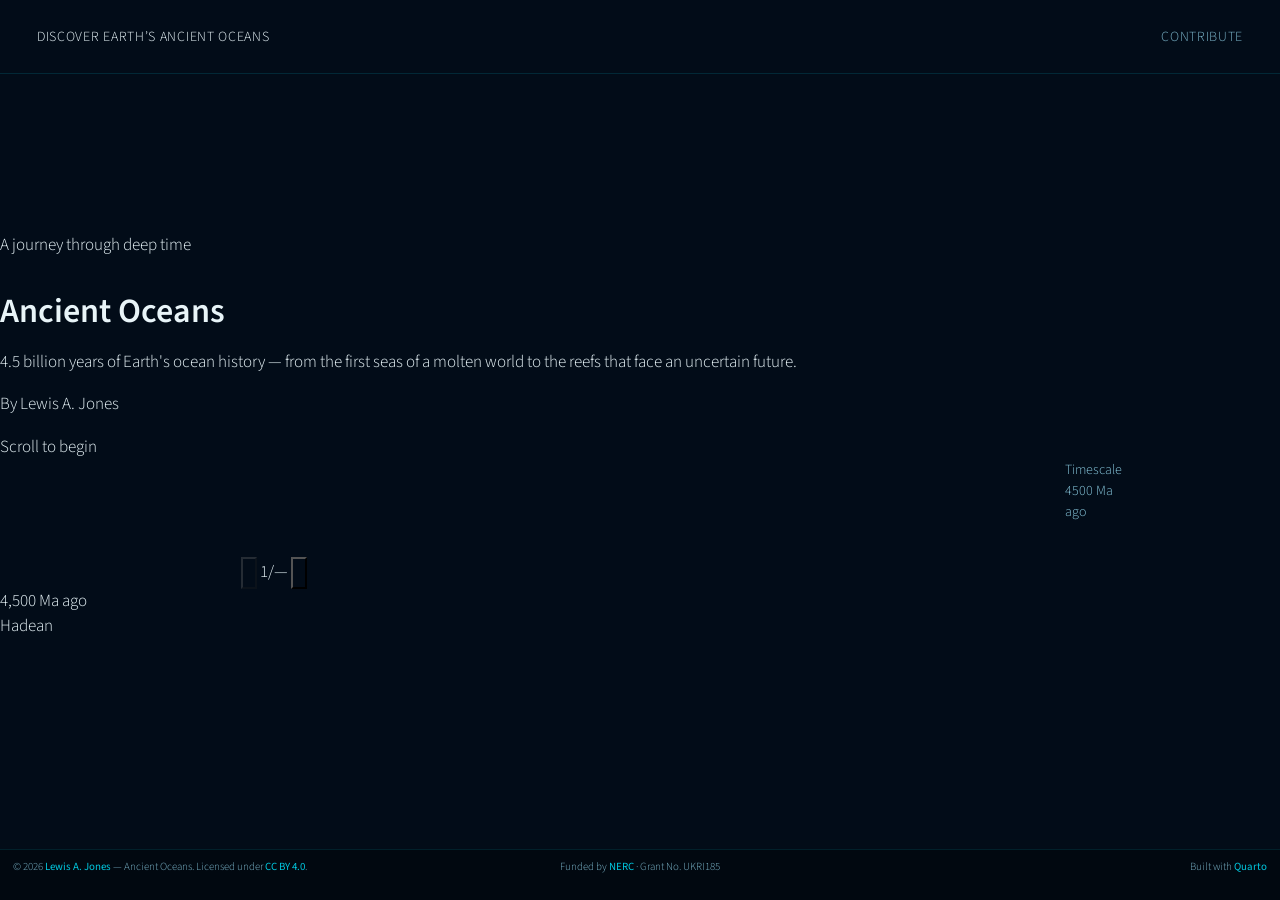
==== index.html @ fb4a4efc "Built site for gh-pages" ====
<!DOCTYPE html>
<html xmlns="http://www.w3.org/1999/xhtml" lang="en" xml:lang="en"><head>

<meta charset="utf-8">
<meta name="generator" content="quarto-1.10.18">

<meta name="viewport" content="width=device-width, initial-scale=1.0, user-scalable=yes">

<meta name="author" content="Lewis A. Jones">
<meta name="description" content="4.5 billion years of Earth’s ocean history">

<title>Ancient Oceans</title>
<style>
/* Default styles provided by pandoc.
** See https://pandoc.org/MANUAL.html#variables-for-html for config info.
*/
span.smallcaps{font-variant: small-caps;}
div.columns{display: flex; gap: 1.5em;}
div.column{flex: auto;}
@media screen {
div.columns{gap: min(4vw, 1.5em);}
div.column{overflow-x: auto;}
}
div.hanging-indent{margin-left: 1.5em; text-indent: -1.5em;}
ul.task-list{list-style: none;}
ul.task-list li input[type="checkbox"] {
  width: 0.8em;
  margin: 0 0.8em 0.2em -1em; /* quarto-specific, see https://github.com/quarto-dev/quarto-cli/issues/4556 */ 
  vertical-align: middle;
}
</style>


<script src="site_libs/quarto-nav/quarto-nav.js"></script>
<script src="site_libs/quarto-nav/headroom.min.js"></script>
<script src="site_libs/clipboard/clipboard.min.js"></script>
<script src="site_libs/quarto-search/autocomplete.umd.js"></script>
<script src="site_libs/quarto-search/fuse.min.js"></script>
<script src="site_libs/quarto-search/quarto-search.js"></script>
<meta name="quarto:offset" content="./">
<script src="site_libs/quarto-html/quarto.js" type="module"></script>
<script src="site_libs/quarto-html/tabsets/tabsets.js" type="module"></script>
<script src="site_libs/quarto-html/popper.min.js"></script>
<script src="site_libs/quarto-html/tippy.umd.min.js"></script>
<script src="site_libs/quarto-html/anchor.min.js"></script>
<link href="site_libs/quarto-html/tippy.css" rel="stylesheet">
<link href="site_libs/quarto-html/quarto-syntax-highlighting-dark-b85bc7c33db8c58e0ec93c3465666fed.css" rel="stylesheet" id="quarto-text-highlighting-styles">
<script src="site_libs/bootstrap/bootstrap.min.js"></script>
<link href="site_libs/bootstrap/bootstrap-icons.css" rel="stylesheet">
<link href="site_libs/bootstrap/bootstrap-dac6ac6c1703d2c5b0dc7ccef6b4e1b1.min.css" rel="stylesheet" append-hash="true" id="quarto-bootstrap" data-mode="dark">
<script id="quarto-search-options" type="application/json">{
  "location": "navbar",
  "copy-button": false,
  "collapse-after": 3,
  "panel-placement": "end",
  "type": "overlay",
  "limit": 50,
  "keyboard-shortcut": [
    "f",
    "/",
    "s"
  ],
  "show-item-context": false,
  "language": {
    "search-no-results-text": "No results",
    "search-matching-documents-text": "matching documents",
    "search-copy-link-title": "Copy link to search",
    "search-hide-matches-text": "Hide additional matches",
    "search-more-match-text": "more match in this document",
    "search-more-matches-text": "more matches in this document",
    "search-clear-button-title": "Clear",
    "search-text-placeholder": "",
    "search-detached-cancel-button-title": "Cancel",
    "search-submit-button-title": "Submit",
    "search-label": "Search"
  }
}</script>


<link rel="stylesheet" href="css/styles.css">
</head>

<body class="nav-fixed fullcontent quarto-light">

<div id="quarto-search-results"></div>
  <header id="quarto-header" class="headroom fixed-top">
    <nav class="navbar navbar-expand-lg " data-bs-theme="dark">
      <div class="navbar-container container-fluid">
          <button class="navbar-toggler" type="button" data-bs-toggle="collapse" data-bs-target="#navbarCollapse" aria-controls="navbarCollapse" role="menu" aria-expanded="false" aria-label="Toggle navigation" onclick="if (window.quartoToggleHeadroom) { window.quartoToggleHeadroom(); }">
  <span class="navbar-toggler-icon"></span>
</button>
          <div class="collapse navbar-collapse" id="navbarCollapse">
            <ul class="navbar-nav navbar-nav-scroll me-auto">
  <li class="nav-item">
    <a class="nav-link active" href="./index.html" aria-current="page"> 
<span class="menu-text">Discover Earth’s Ancient Oceans</span></a>
  </li>  
</ul>
            <ul class="navbar-nav navbar-nav-scroll ms-auto">
  <li class="nav-item">
    <a class="nav-link" href="./contribute/index.html"> 
<span class="menu-text">Contribute</span></a>
  </li>  
</ul>
          </div> <!-- /navcollapse -->
            <div class="quarto-navbar-tools">
</div>
      </div> <!-- /container-fluid -->
    </nav>
</header>
<!-- content -->
<div id="quarto-content" class="quarto-container page-columns page-rows-contents page-layout-article page-navbar">
<!-- sidebar -->
<!-- margin-sidebar -->
    
<!-- main -->
<main class="content page-columns page-full" id="quarto-document-content">

<header id="title-block-header" class="quarto-title-block default">
<div class="quarto-title">
<h1 class="title">Ancient Oceans</h1>
</div>

<div>
  <div class="description">
    4.5 billion years of Earth’s ocean history
  </div>
</div>


<div class="quarto-title-meta">

    <div>
    <div class="quarto-title-meta-heading">Author</div>
    <div class="quarto-title-meta-contents">
             <p><a href="https://lewisajones.com">Lewis A. Jones</a> <a href="https://orcid.org/0000-0003-3902-8986" class="quarto-title-author-orcid" aria-label="ORCID profile for Lewis A. Jones"> <img alt="" src="[data-uri]"></a></p>
          </div>
  </div>
    
  
    
  </div>
  


</header>


<div id="hero">
  <canvas id="hc"></canvas>
  <div class="hcontent">
    <p class="eyebrow">A journey through deep time</p>
    <h1 class="htitle">Ancient Oceans</h1>
    <p class="hsub">4.5 billion years of Earth's ocean history — from the first seas of a molten world to the reefs that face an uncertain future.</p>
    <p class="hauthors">By Lewis A. Jones</p>
  </div>
  <div class="scue" id="scue"><span>Scroll to begin</span><div class="sarr"></div></div>
</div>

<div id="tlc" class="page-columns page-full">
  <aside id="gsb" aria-label="Geological timescale">
    <div class="sbh">Timescale</div>
    <div id="gtd"></div>
    <div class="sbf">
      <span class="mv" id="sbmv">4500</span>
      <span class="ml" id="sbml">Ma ago</span>
    </div>
  </aside>
  <main id="evcol" role="main" aria-label="Ocean events through geological time"></main>
  <nav id="evnav" aria-label="Navigate between events">
    <button class="nb" id="nprev" disabled="" aria-label="Previous event">
      <svg viewbox="0 0 24 24"><polyline points="18 15 12 9 6 15"></polyline></svg>
    </button>
    <span class="nct" id="nct">1/—</span>
    <button class="nb" id="nnext" aria-label="Next event">
      <svg viewbox="0 0 24 24"><polyline points="6 9 12 15 18 9"></polyline></svg>
    </button>
  </nav>
</div>

<div id="tdl" class="hid" aria-hidden="true">
  <div class="dlc"></div>
  <div class="dli"></div>
  <div class="dlc"></div>
</div>

<div id="ftw" class="hid" role="status" aria-live="polite">
  <div class="tpill">
    <span class="tv" id="ftv">4,500</span>
    <span class="tu" id="ftu">Ma ago</span>
  </div>
  <span class="tpn" id="ftpn">Hadean</span>
</div>

<script src="js/timescale.js"></script>
<script src="js/events.js"></script>
<script src="js/main.js"></script>



</main> <!-- /main -->
<script id="quarto-html-after-body" type="application/javascript">
  window.document.addEventListener("DOMContentLoaded", function (event) {
    const icon = "";
    const anchorJS = new window.AnchorJS();
    anchorJS.options = {
      placement: 'right',
      icon: icon
    };
    anchorJS.add('.anchored');
    const isCodeAnnotation = (el) => {
      for (const clz of el.classList) {
        if (clz.startsWith('code-annotation-')) {                     
          return true;
        }
      }
      return false;
    }
    const onCopySuccess = function(e) {
      // button target
      const button = e.trigger;
      // don't keep focus
      button.blur();
      // flash "checked"
      button.classList.add('code-copy-button-checked');
      var currentTitle = button.getAttribute("title");
      button.setAttribute("title", "Copied!");
      let tooltip;
      if (window.bootstrap) {
        button.setAttribute("data-bs-toggle", "tooltip");
        button.setAttribute("data-bs-placement", "left");
        button.setAttribute("data-bs-title", "Copied!");
        tooltip = new bootstrap.Tooltip(button, 
          { trigger: "manual", 
            customClass: "code-copy-button-tooltip",
            offset: [0, -8]});
        tooltip.show();    
      }
      setTimeout(function() {
        if (tooltip) {
          tooltip.hide();
          button.removeAttribute("data-bs-title");
          button.removeAttribute("data-bs-toggle");
          button.removeAttribute("data-bs-placement");
        }
        button.setAttribute("title", currentTitle);
        button.classList.remove('code-copy-button-checked');
      }, 1000);
      // clear code selection
      e.clearSelection();
    }
    const getTextToCopy = function(trigger) {
      const outerScaffold = trigger.parentElement.cloneNode(true);
      const codeEl = outerScaffold.querySelector('code');
      for (const childEl of codeEl.children) {
        if (isCodeAnnotation(childEl)) {
          childEl.remove();
        }
      }
      return codeEl.innerText;
    }
    const clipboard = new window.ClipboardJS('.code-copy-button:not([data-in-quarto-modal])', {
      text: getTextToCopy
    });
    clipboard.on('success', onCopySuccess);
    if (window.document.getElementById('quarto-embedded-source-code-modal')) {
      const clipboardModal = new window.ClipboardJS('.code-copy-button[data-in-quarto-modal]', {
        text: getTextToCopy,
        container: window.document.getElementById('quarto-embedded-source-code-modal')
      });
      clipboardModal.on('success', onCopySuccess);
    }
      var localhostRegex = new RegExp(/^(?:http|https):\/\/localhost\:?[0-9]*\//);
      var mailtoRegex = new RegExp(/^mailto:/);
        var filterRegex = new RegExp("https:\/\/discover\.ancientoceans\.org");
      var isInternal = (href) => {
          return filterRegex.test(href) || localhostRegex.test(href) || mailtoRegex.test(href);
      }
      // Inspect non-navigation links and adorn them if external
     var links = window.document.querySelectorAll('a[href]:not(.nav-link):not(.navbar-brand):not(.toc-action):not(.sidebar-link):not(.sidebar-item-toggle):not(.pagination-link):not(.no-external):not([aria-hidden]):not(.dropdown-item):not(.quarto-navigation-tool):not(.about-link)');
      for (var i=0; i<links.length; i++) {
        const link = links[i];
        if (!isInternal(link.href)) {
          // undo the damage that might have been done by quarto-nav.js in the case of
          // links that we want to consider external
          if (link.dataset.originalHref !== undefined) {
            link.href = link.dataset.originalHref;
          }
        }
      }
    function tippyHover(el, contentFn, onTriggerFn, onUntriggerFn) {
      const config = {
        allowHTML: true,
        maxWidth: 500,
        delay: 100,
        arrow: false,
        appendTo: function(el) {
            return el.parentElement;
        },
        interactive: true,
        interactiveBorder: 10,
        theme: 'quarto',
        placement: 'bottom-start',
      };
      if (contentFn) {
        config.content = contentFn;
      }
      if (onTriggerFn) {
        config.onTrigger = onTriggerFn;
      }
      if (onUntriggerFn) {
        config.onUntrigger = onUntriggerFn;
      }
      window.tippy(el, config); 
    }
    const noterefs = window.document.querySelectorAll('a[role="doc-noteref"]');
    for (var i=0; i<noterefs.length; i++) {
      const ref = noterefs[i];
      tippyHover(ref, function() {
        // use id or data attribute instead here
        let href = ref.getAttribute('data-footnote-href') || ref.getAttribute('href');
        try { href = new URL(href).hash; } catch {}
        const id = href.replace(/^#\/?/, "");
        const note = window.document.getElementById(id);
        if (note) {
          return note.innerHTML;
        } else {
          return "";
        }
      });
    }
    const xrefs = window.document.querySelectorAll('a.quarto-xref');
    const processXRef = (id, note) => {
      // Strip column container classes
      const stripColumnClz = (el) => {
        el.classList.remove("page-full", "page-columns");
        if (el.children) {
          for (const child of el.children) {
            stripColumnClz(child);
          }
        }
      }
      stripColumnClz(note)
      if (id === null || id.startsWith('sec-')) {
        // Special case sections, only their first couple elements
        const container = document.createElement("div");
        if (note.children && note.children.length > 2) {
          container.appendChild(note.children[0].cloneNode(true));
          for (let i = 1; i < note.children.length; i++) {
            const child = note.children[i];
            if (child.tagName === "P" && child.innerText === "") {
              continue;
            } else {
              container.appendChild(child.cloneNode(true));
              break;
            }
          }
          if (window.Quarto?.typesetMath) {
            window.Quarto.typesetMath(container);
          }
          return container.innerHTML
        } else {
          if (window.Quarto?.typesetMath) {
            window.Quarto.typesetMath(note);
          }
          return note.innerHTML;
        }
      } else {
        // Remove any anchor links if they are present
        const anchorLink = note.querySelector('a.anchorjs-link');
        if (anchorLink) {
          anchorLink.remove();
        }
        if (window.Quarto?.typesetMath) {
          window.Quarto.typesetMath(note);
        }
        if (note.classList.contains("callout")) {
          return note.outerHTML;
        } else {
          return note.innerHTML;
        }
      }
    }
    for (var i=0; i<xrefs.length; i++) {
      const xref = xrefs[i];
      tippyHover(xref, undefined, function(instance) {
        instance.disable();
        let url = xref.getAttribute('href');
        let hash = undefined; 
        if (url.startsWith('#')) {
          hash = url;
        } else {
          try { hash = new URL(url).hash; } catch {}
        }
        if (hash) {
          const id = hash.replace(/^#\/?/, "");
          const note = window.document.getElementById(id);
          if (note !== null) {
            try {
              const html = processXRef(id, note.cloneNode(true));
              instance.setContent(html);
            } finally {
              instance.enable();
              instance.show();
            }
          } else {
            // See if we can fetch this
            fetch(url.split('#')[0])
            .then(res => res.text())
            .then(html => {
              const parser = new DOMParser();
              const htmlDoc = parser.parseFromString(html, "text/html");
              const note = htmlDoc.getElementById(id);
              if (note !== null) {
                const html = processXRef(id, note);
                instance.setContent(html);
              } 
            }).finally(() => {
              instance.enable();
              instance.show();
            });
          }
        } else {
          // See if we can fetch a full url (with no hash to target)
          // This is a special case and we should probably do some content thinning / targeting
          fetch(url)
          .then(res => res.text())
          .then(html => {
            const parser = new DOMParser();
            const htmlDoc = parser.parseFromString(html, "text/html");
            const note = htmlDoc.querySelector('main.content');
            if (note !== null) {
              // This should only happen for chapter cross references
              // (since there is no id in the URL)
              // remove the first header
              if (note.children.length > 0 && note.children[0].tagName === "HEADER") {
                note.children[0].remove();
              }
              const html = processXRef(null, note);
              instance.setContent(html);
            } 
          }).finally(() => {
            instance.enable();
            instance.show();
          });
        }
      }, function(instance) {
      });
    }
        let selectedAnnoteEl;
        const selectorForAnnotation = ( cell, annotation) => {
          let cellAttr = 'data-code-cell="' + cell + '"';
          let lineAttr = 'data-code-annotation="' +  annotation + '"';
          const selector = 'span[' + cellAttr + '][' + lineAttr + ']';
          return selector;
        }
        const selectCodeLines = (annoteEl) => {
          const doc = window.document;
          const targetCell = annoteEl.getAttribute("data-target-cell");
          const targetAnnotation = annoteEl.getAttribute("data-target-annotation");
          const annoteSpan = window.document.querySelector(selectorForAnnotation(targetCell, targetAnnotation));
          const lines = annoteSpan.getAttribute("data-code-lines").split(",");
          const lineIds = lines.map((line) => {
            return targetCell + "-" + line;
          })
          let top = null;
          let height = null;
          let parent = null;
          if (lineIds.length > 0) {
              //compute the position of the single el (top and bottom and make a div)
              const el = window.document.getElementById(lineIds[0]);
              top = el.offsetTop;
              height = el.offsetHeight;
              parent = el.parentElement.parentElement;
            if (lineIds.length > 1) {
              const lastEl = window.document.getElementById(lineIds[lineIds.length - 1]);
              const bottom = lastEl.offsetTop + lastEl.offsetHeight;
              height = bottom - top;
            }
            if (top !== null && height !== null && parent !== null) {
              // cook up a div (if necessary) and position it 
              let div = window.document.getElementById("code-annotation-line-highlight");
              if (div === null) {
                div = window.document.createElement("div");
                div.setAttribute("id", "code-annotation-line-highlight");
                div.style.position = 'absolute';
                parent.appendChild(div);
              }
              div.style.top = top - 2 + "px";
              div.style.height = height + 4 + "px";
              div.style.left = 0;
              let gutterDiv = window.document.getElementById("code-annotation-line-highlight-gutter");
              if (gutterDiv === null) {
                gutterDiv = window.document.createElement("div");
                gutterDiv.setAttribute("id", "code-annotation-line-highlight-gutter");
                gutterDiv.style.position = 'absolute';
                const codeCell = window.document.getElementById(targetCell);
                const gutter = codeCell.querySelector('.code-annotation-gutter');
                gutter.appendChild(gutterDiv);
              }
              gutterDiv.style.top = top - 2 + "px";
              gutterDiv.style.height = height + 4 + "px";
            }
            selectedAnnoteEl = annoteEl;
          }
        };
        const unselectCodeLines = () => {
          const elementsIds = ["code-annotation-line-highlight", "code-annotation-line-highlight-gutter"];
          elementsIds.forEach((elId) => {
            const div = window.document.getElementById(elId);
            if (div) {
              div.remove();
            }
          });
          selectedAnnoteEl = undefined;
        };
          // Handle positioning of the toggle
      window.addEventListener(
        "resize",
        throttle(() => {
          elRect = undefined;
          if (selectedAnnoteEl) {
            selectCodeLines(selectedAnnoteEl);
          }
        }, 10)
      );
      function throttle(fn, ms) {
      let throttle = false;
      let timer;
        return (...args) => {
          if(!throttle) { // first call gets through
              fn.apply(this, args);
              throttle = true;
          } else { // all the others get throttled
              if(timer) clearTimeout(timer); // cancel #2
              timer = setTimeout(() => {
                fn.apply(this, args);
                timer = throttle = false;
              }, ms);
          }
        };
      }
        // Attach click handler to the DT
        const annoteDls = window.document.querySelectorAll('dt[data-target-cell]');
        for (const annoteDlNode of annoteDls) {
          annoteDlNode.addEventListener('click', (event) => {
            const clickedEl = event.target;
            if (clickedEl !== selectedAnnoteEl) {
              unselectCodeLines();
              const activeEl = window.document.querySelector('dt[data-target-cell].code-annotation-active');
              if (activeEl) {
                activeEl.classList.remove('code-annotation-active');
              }
              selectCodeLines(clickedEl);
              clickedEl.classList.add('code-annotation-active');
            } else {
              // Unselect the line
              unselectCodeLines();
              clickedEl.classList.remove('code-annotation-active');
            }
          });
        }
    const findCites = (el) => {
      const parentEl = el.parentElement;
      if (parentEl) {
        const cites = parentEl.dataset.cites;
        if (cites) {
          return {
            el,
            cites: cites.split(' ')
          };
        } else {
          return findCites(el.parentElement)
        }
      } else {
        return undefined;
      }
    };
    var bibliorefs = window.document.querySelectorAll('a[role="doc-biblioref"]');
    for (var i=0; i<bibliorefs.length; i++) {
      const ref = bibliorefs[i];
      const citeInfo = findCites(ref);
      if (citeInfo) {
        tippyHover(citeInfo.el, function() {
          var popup = window.document.createElement('div');
          citeInfo.cites.forEach(function(cite) {
            var citeDiv = window.document.createElement('div');
            citeDiv.classList.add('hanging-indent');
            citeDiv.classList.add('csl-entry');
            var biblioDiv = window.document.getElementById('ref-' + cite);
            if (biblioDiv) {
              citeDiv.innerHTML = biblioDiv.innerHTML;
            }
            popup.appendChild(citeDiv);
          });
          return popup.innerHTML;
        });
      }
    }
  });
  </script>
</div> <!-- /content -->
<footer class="footer">
  <div class="nav-footer">
    <div class="nav-footer-left">
<p>© 2026 <a href="https://www.lewisajones.com">Lewis A. Jones</a> — Ancient Oceans. Licensed under <a href="https://creativecommons.org/licenses/by/4.0/">CC BY 4.0</a>.</p>
</div>   
    <div class="nav-footer-center">
<p>Funded by <a href="https://www.ukri.org/councils/nerc/">NERC</a> · Grant No.&nbsp;UKRI185</p>
</div>
    <div class="nav-footer-right">
<p>Built with <a href="https://quarto.org">Quarto</a></p>
</div>
  </div>
</footer>




</body></html>
---- site_libs/quarto-html/quarto-syntax-highlighting-dark-b85bc7c33db8c58e0ec93c3465666fed.css ----
/* quarto syntax highlight colors */
:root {
  --quarto-hl-al-color: #f07178;
  --quarto-hl-an-color: #d4d0ab;
  --quarto-hl-at-color: #00e0e0;
  --quarto-hl-bn-color: #d4d0ab;
  --quarto-hl-bu-color: #abe338;
  --quarto-hl-ch-color: #abe338;
  --quarto-hl-co-color: #f8f8f2;
  --quarto-hl-cv-color: #ffd700;
  --quarto-hl-cn-color: #ffd700;
  --quarto-hl-cf-color: #ffa07a;
  --quarto-hl-dt-color: #ffa07a;
  --quarto-hl-dv-color: #d4d0ab;
  --quarto-hl-do-color: #f8f8f2;
  --quarto-hl-er-color: #f07178;
  --quarto-hl-ex-color: #00e0e0;
  --quarto-hl-fl-color: #d4d0ab;
  --quarto-hl-fu-color: #ffa07a;
  --quarto-hl-im-color: #abe338;
  --quarto-hl-in-color: #d4d0ab;
  --quarto-hl-kw-color: #ffa07a;
  --quarto-hl-op-color: #ffa07a;
  --quarto-hl-ot-color: #00e0e0;
  --quarto-hl-pp-color: #dcc6e0;
  --quarto-hl-re-color: #00e0e0;
  --quarto-hl-sc-color: #abe338;
  --quarto-hl-ss-color: #abe338;
  --quarto-hl-st-color: #abe338;
  --quarto-hl-va-color: #00e0e0;
  --quarto-hl-vs-color: #abe338;
  --quarto-hl-wa-color: #dcc6e0;
}

/* other quarto variables */
:root {
  --quarto-font-monospace: SFMono-Regular, Menlo, Monaco, Consolas, "Liberation Mono", "Courier New", monospace;
}

/* syntax highlight based on Pandoc's rules */
pre > code.sourceCode > span {
  color: #f8f8f2;
}

code.sourceCode > span {
  color: #f8f8f2;
}

div.sourceCode,
div.sourceCode pre.sourceCode {
  color: #f8f8f2;
}

/* Normal */
code span {
  color: #f8f8f2;
}

/* Alert */
code span.al {
  color: #f07178;
}

/* Annotation */
code span.an {
  color: #d4d0ab;
}

/* Attribute */
code span.at {
  color: #00e0e0;
}

/* BaseN */
code span.bn {
  color: #d4d0ab;
}

/* BuiltIn */
code span.bu {
  color: #abe338;
}

/* ControlFlow */
code span.cf {
  font-weight: bold;
  color: #ffa07a;
}

/* Char */
code span.ch {
  color: #abe338;
}

/* Constant */
code span.cn {
  color: #ffd700;
}

/* Comment */
code span.co {
  font-style: italic;
  color: #f8f8f2;
}

/* CommentVar */
code span.cv {
  color: #ffd700;
}

/* Documentation */
code span.do {
  color: #f8f8f2;
}

/* DataType */
code span.dt {
  color: #ffa07a;
}

/* DecVal */
code span.dv {
  color: #d4d0ab;
}

/* Error */
code span.er {
  color: #f07178;
  text-decoration: underline;
}

/* Extension */
code span.ex {
  font-weight: bold;
  color: #00e0e0;
}

/* Float */
code span.fl {
  color: #d4d0ab;
}

/* Function */
code span.fu {
  color: #ffa07a;
}

/* Import */
code span.im {
  color: #abe338;
}

/* Information */
code span.in {
  color: #d4d0ab;
}

/* Keyword */
code span.kw {
  font-weight: bold;
  color: #ffa07a;
}

/* Operator */
code span.op {
  color: #ffa07a;
}

/* Other */
code span.ot {
  color: #00e0e0;
}

/* Preprocessor */
code span.pp {
  color: #dcc6e0;
}

/* RegionMarker */
code span.re {
  background-color: #f8f8f2;
  color: #00e0e0;
}

/* SpecialChar */
code span.sc {
  color: #abe338;
}

/* SpecialString */
code span.ss {
  color: #abe338;
}

/* String */
code span.st {
  color: #abe338;
}

/* Variable */
code span.va {
  color: #00e0e0;
}

/* VerbatimString */
code span.vs {
  color: #abe338;
}

/* Warning */
code span.wa {
  color: #dcc6e0;
}

.prevent-inlining {
  content: "</";
}

/*# sourceMappingURL=4ed8f1090dec6531da29ab00902aa718.css.map */
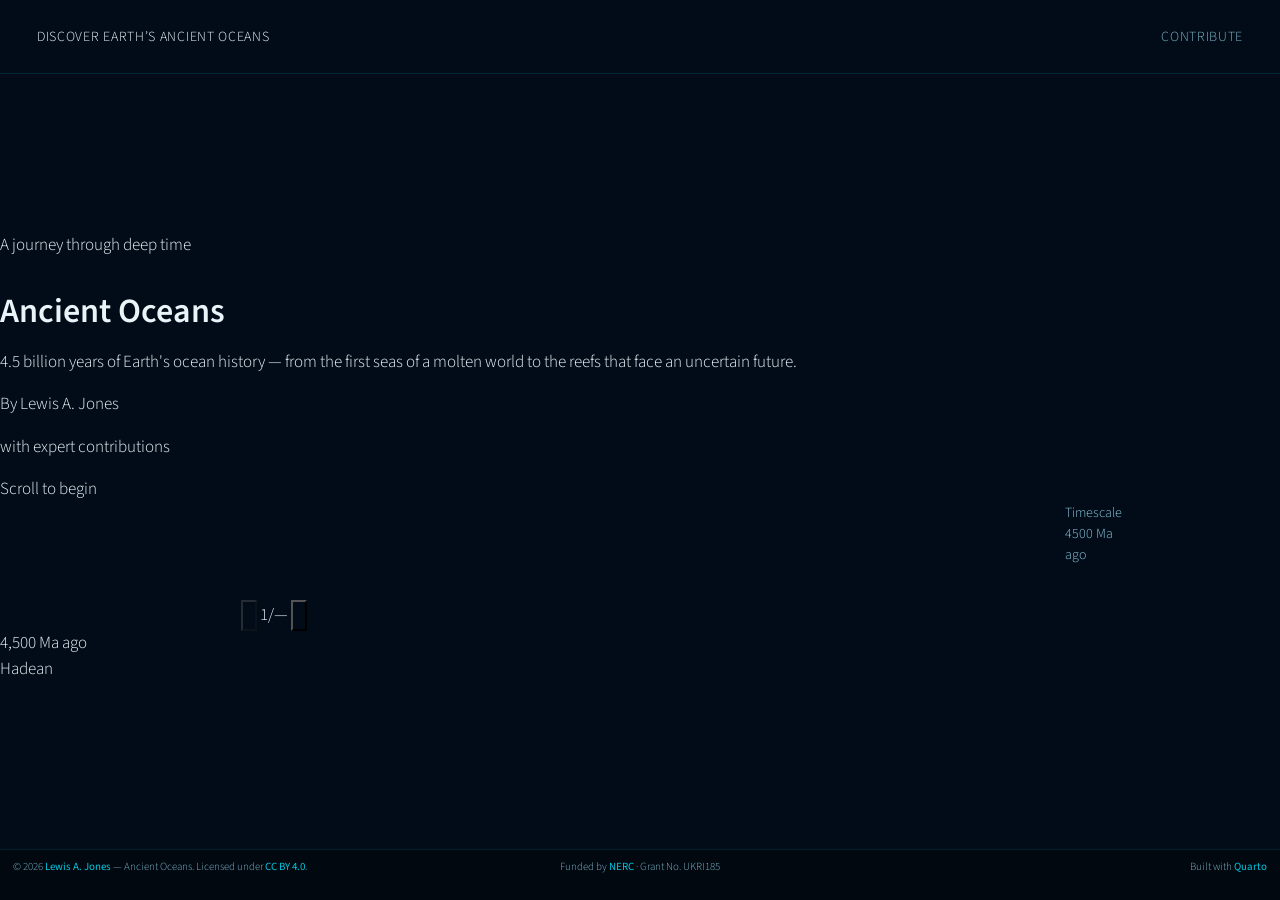
==== commit 289a14bb: "Built site for gh-pages" ====
--- a/index.html
+++ b/index.html
@@ -2,7 +2,7 @@
 <html xmlns="http://www.w3.org/1999/xhtml" lang="en" xml:lang="en"><head>
 
 <meta charset="utf-8">
-<meta name="generator" content="quarto-1.10.18">
+<meta name="generator" content="quarto-1.10.19">
 
 <meta name="viewport" content="width=device-width, initial-scale=1.0, user-scalable=yes">
 
@@ -44,10 +44,10 @@
 <script src="site_libs/quarto-html/tippy.umd.min.js"></script>
 <script src="site_libs/quarto-html/anchor.min.js"></script>
 <link href="site_libs/quarto-html/tippy.css" rel="stylesheet">
-<link href="site_libs/quarto-html/quarto-syntax-highlighting-dark-b85bc7c33db8c58e0ec93c3465666fed.css" rel="stylesheet" id="quarto-text-highlighting-styles">
+<link href="site_libs/quarto-html/quarto-syntax-highlighting-dark-b626d73c4c936ccc3cb08be7d45d1df6.css" rel="stylesheet" id="quarto-text-highlighting-styles">
 <script src="site_libs/bootstrap/bootstrap.min.js"></script>
 <link href="site_libs/bootstrap/bootstrap-icons.css" rel="stylesheet">
-<link href="site_libs/bootstrap/bootstrap-dac6ac6c1703d2c5b0dc7ccef6b4e1b1.min.css" rel="stylesheet" append-hash="true" id="quarto-bootstrap" data-mode="dark">
+<link href="site_libs/bootstrap/bootstrap-06c9a08065989b3df883726a41a2df93.min.css" rel="stylesheet" append-hash="true" id="quarto-bootstrap" data-mode="dark">
 <script id="quarto-search-options" type="application/json">{
   "location": "navbar",
   "copy-button": false,
@@ -153,6 +153,7 @@
     <h1 class="htitle">Ancient Oceans</h1>
     <p class="hsub">4.5 billion years of Earth's ocean history — from the first seas of a molten world to the reefs that face an uncertain future.</p>
     <p class="hauthors">By Lewis A. Jones</p>
+    <p class="eyebrow">with expert contributions</p>
   </div>
   <div class="scue" id="scue"><span>Scroll to begin</span><div class="sarr"></div></div>
 </div>
--- a/site_libs/quarto-html/quarto-syntax-highlighting-dark-b626d73c4c936ccc3cb08be7d45d1df6.css
+++ b/site_libs/quarto-html/quarto-syntax-highlighting-dark-b626d73c4c936ccc3cb08be7d45d1df6.css
@@ -0,0 +1,219 @@
+/* quarto syntax highlight colors */
+:root {
+  --quarto-hl-al-color: #f07178;
+  --quarto-hl-an-color: #d4d0ab;
+  --quarto-hl-at-color: #00e0e0;
+  --quarto-hl-bn-color: #d4d0ab;
+  --quarto-hl-bu-color: #abe338;
+  --quarto-hl-ch-color: #abe338;
+  --quarto-hl-co-color: #f8f8f2;
+  --quarto-hl-cv-color: #ffd700;
+  --quarto-hl-cn-color: #ffd700;
+  --quarto-hl-cf-color: #ffa07a;
+  --quarto-hl-dt-color: #ffa07a;
+  --quarto-hl-dv-color: #d4d0ab;
+  --quarto-hl-do-color: #f8f8f2;
+  --quarto-hl-er-color: #f07178;
+  --quarto-hl-ex-color: #00e0e0;
+  --quarto-hl-fl-color: #d4d0ab;
+  --quarto-hl-fu-color: #ffa07a;
+  --quarto-hl-im-color: #abe338;
+  --quarto-hl-in-color: #d4d0ab;
+  --quarto-hl-kw-color: #ffa07a;
+  --quarto-hl-op-color: #ffa07a;
+  --quarto-hl-ot-color: #00e0e0;
+  --quarto-hl-pp-color: #dcc6e0;
+  --quarto-hl-re-color: #00e0e0;
+  --quarto-hl-sc-color: #abe338;
+  --quarto-hl-ss-color: #abe338;
+  --quarto-hl-st-color: #abe338;
+  --quarto-hl-va-color: #00e0e0;
+  --quarto-hl-vs-color: #abe338;
+  --quarto-hl-wa-color: #dcc6e0;
+}
+
+/* other quarto variables */
+:root {
+  --quarto-font-monospace: SFMono-Regular, Menlo, Monaco, Consolas, "Liberation Mono", "Courier New", monospace;
+}
+
+/* syntax highlight based on Pandoc's rules */
+pre > code.sourceCode > span {
+  color: #f8f8f2;
+}
+
+code.sourceCode > span {
+  color: #f8f8f2;
+}
+
+div.sourceCode,
+div.sourceCode pre.sourceCode {
+  color: #f8f8f2;
+}
+
+/* Normal */
+code span {
+  color: #f8f8f2;
+}
+
+/* Alert */
+code span.al {
+  color: #f07178;
+}
+
+/* Annotation */
+code span.an {
+  color: #d4d0ab;
+}
+
+/* Attribute */
+code span.at {
+  color: #00e0e0;
+}
+
+/* BaseN */
+code span.bn {
+  color: #d4d0ab;
+}
+
+/* BuiltIn */
+code span.bu {
+  color: #abe338;
+}
+
+/* ControlFlow */
+code span.cf {
+  font-weight: bold;
+  color: #ffa07a;
+}
+
+/* Char */
+code span.ch {
+  color: #abe338;
+}
+
+/* Constant */
+code span.cn {
+  color: #ffd700;
+}
+
+/* Comment */
+code span.co {
+  font-style: italic;
+  color: #f8f8f2;
+}
+
+/* CommentVar */
+code span.cv {
+  color: #ffd700;
+}
+
+/* Documentation */
+code span.do {
+  color: #f8f8f2;
+}
+
+/* DataType */
+code span.dt {
+  color: #ffa07a;
+}
+
+/* DecVal */
+code span.dv {
+  color: #d4d0ab;
+}
+
+/* Error */
+code span.er {
+  color: #f07178;
+  text-decoration: underline;
+}
+
+/* Extension */
+code span.ex {
+  font-weight: bold;
+  color: #00e0e0;
+}
+
+/* Float */
+code span.fl {
+  color: #d4d0ab;
+}
+
+/* Function */
+code span.fu {
+  color: #ffa07a;
+}
+
+/* Import */
+code span.im {
+  color: #abe338;
+}
+
+/* Information */
+code span.in {
+  color: #d4d0ab;
+}
+
+/* Keyword */
+code span.kw {
+  font-weight: bold;
+  color: #ffa07a;
+}
+
+/* Operator */
+code span.op {
+  color: #ffa07a;
+}
+
+/* Other */
+code span.ot {
+  color: #00e0e0;
+}
+
+/* Preprocessor */
+code span.pp {
+  color: #dcc6e0;
+}
+
+/* RegionMarker */
+code span.re {
+  background-color: #f8f8f2;
+  color: #00e0e0;
+}
+
+/* SpecialChar */
+code span.sc {
+  color: #abe338;
+}
+
+/* SpecialString */
+code span.ss {
+  color: #abe338;
+}
+
+/* String */
+code span.st {
+  color: #abe338;
+}
+
+/* Variable */
+code span.va {
+  color: #00e0e0;
+}
+
+/* VerbatimString */
+code span.vs {
+  color: #abe338;
+}
+
+/* Warning */
+code span.wa {
+  color: #dcc6e0;
+}
+
+.prevent-inlining {
+  content: "</";
+}
+
+/*# sourceMappingURL=a269c63e8167c3ae395728e86feb0848.css.map */
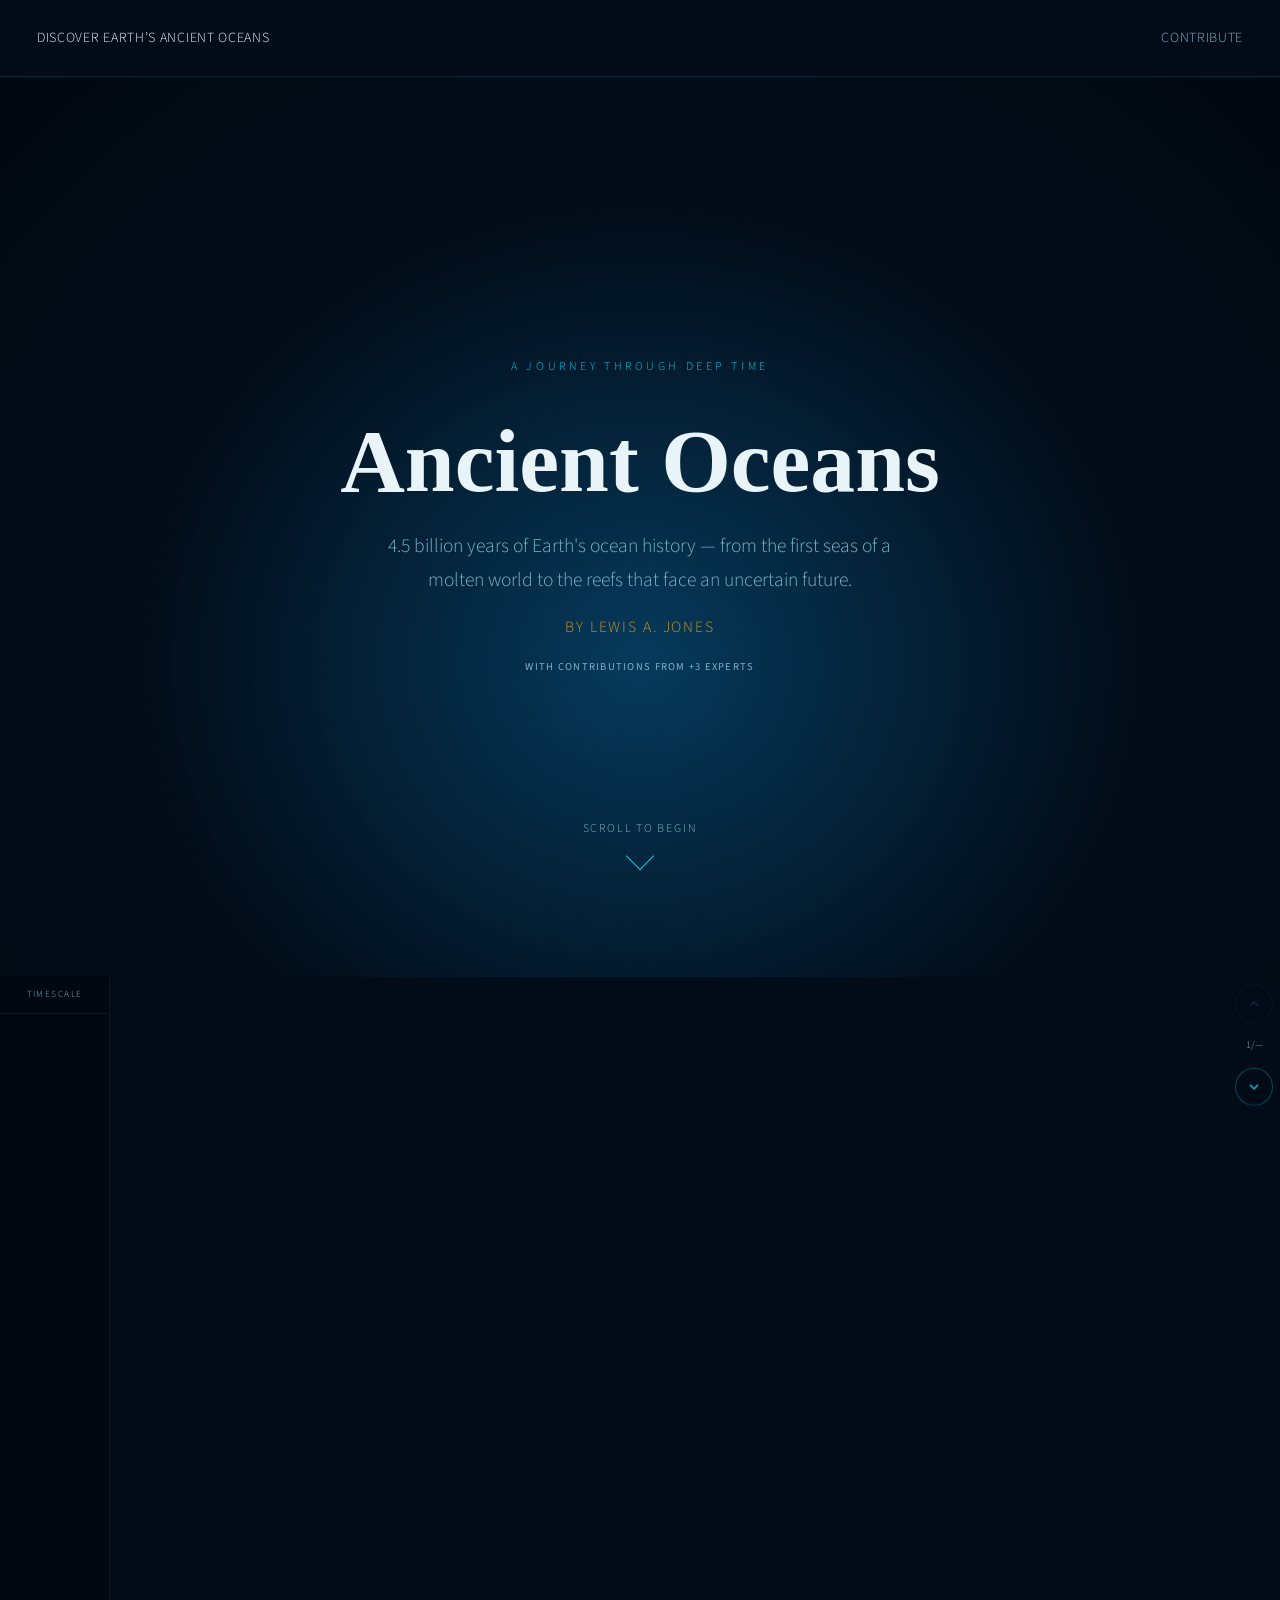
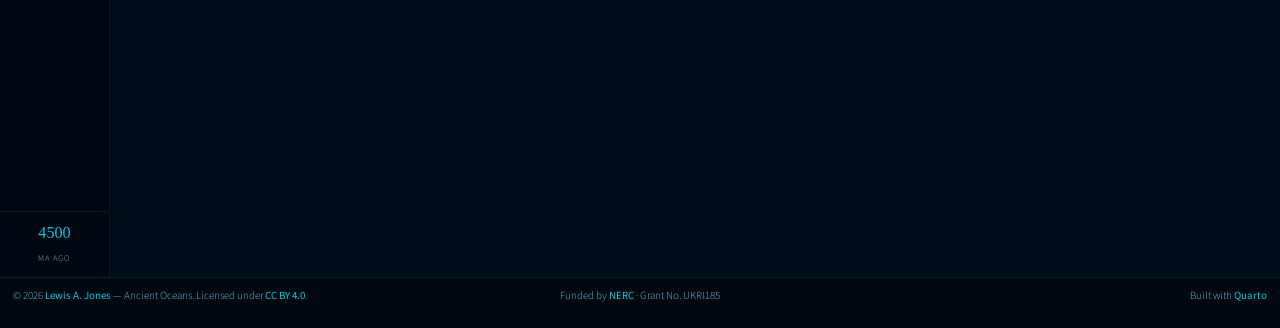
==== commit 6760b8a7: "Built site for gh-pages" ====
--- a/index.html
+++ b/index.html
@@ -47,7 +47,7 @@
 <link href="site_libs/quarto-html/quarto-syntax-highlighting-dark-b626d73c4c936ccc3cb08be7d45d1df6.css" rel="stylesheet" id="quarto-text-highlighting-styles">
 <script src="site_libs/bootstrap/bootstrap.min.js"></script>
 <link href="site_libs/bootstrap/bootstrap-icons.css" rel="stylesheet">
-<link href="site_libs/bootstrap/bootstrap-06c9a08065989b3df883726a41a2df93.min.css" rel="stylesheet" append-hash="true" id="quarto-bootstrap" data-mode="dark">
+<link href="site_libs/bootstrap/bootstrap-b77068d69235f217aa08d1d3a8d58c01.min.css" rel="stylesheet" append-hash="true" id="quarto-bootstrap" data-mode="dark">
 <script id="quarto-search-options" type="application/json">{
   "location": "navbar",
   "copy-button": false,
@@ -153,7 +153,7 @@
     <h1 class="htitle">Ancient Oceans</h1>
     <p class="hsub">4.5 billion years of Earth's ocean history — from the first seas of a molten world to the reefs that face an uncertain future.</p>
     <p class="hauthors">By Lewis A. Jones</p>
-    <p class="eyebrow">with expert contributions</p>
+    <p class="hcontributors"><a href="./contribute">with contributions from +3 experts</a></p>
   </div>
   <div class="scue" id="scue"><span>Scroll to begin</span><div class="sarr"></div></div>
 </div>
--- a/css/styles.css
+++ b/css/styles.css
@@ -0,0 +1,312 @@
+*, *::before, *::after { box-sizing: border-box; margin: 0; padding: 0; }
+
+:root {
+  --deep: #020c18;
+  --abyss: #010810;
+  --mid: #063a5c;
+  --bio: #00c8e0;
+  --amber: #c8922a;
+  --muted: #7ab3c8;
+  --surf: #e8f4f8;
+  --tw: 110px;
+  --nw: 52px;
+}
+
+/* Body defaults set in custom.scss */
+body {
+  overflow-x: hidden;
+  line-height: 1.7;
+}
+
+.justify {
+  text-align: justify !important
+}
+
+/* Quarto chrome — see css/custom.scss */
+
+::-webkit-scrollbar { width: 4px; }
+::-webkit-scrollbar-track { background: var(--abyss); }
+::-webkit-scrollbar-thumb { background: var(--mid); border-radius: 2px; }
+
+/* ── Hero ── */
+#hero {
+  position: relative; width: 100%; height: 100vh; min-height: 560px;
+  display: flex; flex-direction: column;
+  align-items: center; justify-content: center;
+  overflow: hidden;
+  background: radial-gradient(ellipse at 50% 65%, #063a5c 0%, #020c18 55%, #010810 100%);
+
+}
+#hc { position: absolute; inset: 0; width: 100%; height: 100%; pointer-events: none; }
+.hcontent { position: relative; z-index: 2; text-align: center; padding: 2rem; max-width: 780px; }
+.eyebrow {
+  font-size: 0.7rem; letter-spacing: 0.3em; text-transform: uppercase;
+  color: var(--bio); margin-bottom: 1.2rem; animation: fu 1s 0.3s both;
+}
+.htitle {
+  font-family: 'Playfair Display', serif;
+  font-size: clamp(2.6rem, 7vw, 5.5rem);
+  font-weight: 700; line-height: 1.1; margin-bottom: 1.2rem;
+  animation: fu 1s 0.5s both; color: var(--surf);
+}
+.htitle em { font-style: italic; color: var(--bio); }
+.hsub {
+  font-size: clamp(0.9rem, 2vw, 1.15rem); color: var(--muted);
+  max-width: 520px; margin: 0 auto 1rem; animation: fu 1s 0.7s both;
+}
+.hauthors {
+  font-size: 0.92rem; color: var(--amber); letter-spacing: 0.12em;
+  text-transform: uppercase; animation: fu 1s 0.9s both; margin-bottom: 1rem;
+}
+.hcontributors {
+  font-size: 0.62rem; color: var(--muted); letter-spacing: 0.12em;
+  text-transform: uppercase; animation: fu 1s 0.9s both; margin-bottom: 1.25rem;
+}
+/* scue: fixed to viewport bottom, centred on full viewport (no sidebar during hero) */
+.scue {
+  position: fixed; bottom: 2rem;
+  left: 0; right: 0;
+  display: flex; flex-direction: column; align-items: center; gap: 0.4rem;
+  color: var(--muted); font-size: 0.7rem; letter-spacing: 0.15em;
+  text-transform: uppercase; cursor: pointer; animation: fu 1s 1.2s both;
+  z-index: 50;
+  transition: opacity 0.4s;
+}
+.scue.hidden { opacity: 0; pointer-events: none; }
+.sarr {
+  width: 20px; height: 20px;
+  border-right: 1.5px solid var(--bio); border-bottom: 1.5px solid var(--bio);
+  transform: rotate(45deg); animation: bd 2s infinite;
+}
+
+/* ── Layout ── */
+#tlc { position: relative; display: flex; align-items: flex-start; }
+
+#gsb {
+  position: sticky; top: 0; width: var(--tw); height: 100vh;
+  flex-shrink: 0; z-index: 100;
+  background: rgba(1, 8, 16, 0.96);
+  border-right: 1px solid rgba(0, 200, 224, 0.1);
+  display: flex; flex-direction: column; overflow: hidden;
+}
+.sbh {
+  padding: 0.6rem 0.4rem; text-align: center;
+  border-bottom: 1px solid rgba(0, 200, 224, 0.1);
+  flex-shrink: 0; font-size: 0.55rem; letter-spacing: 0.15em;
+  text-transform: uppercase; color: var(--muted);
+}
+#gtd {
+  flex: 1; overflow: hidden; padding: 0.4rem 0.25rem;
+  display: flex; flex-direction: column; gap: 0;
+}
+/* Base unit style */
+.gu {
+  border-radius: 2px; padding: 0.16rem 0.3rem;
+  font-size: 0.56rem; font-weight: 600; letter-spacing: 0.04em;
+  text-transform: uppercase; opacity: 0.38;
+  white-space: nowrap; overflow: hidden; text-overflow: ellipsis;
+  transition: opacity 0.3s, background 0.3s, transform 0.3s;
+  cursor: pointer;
+}
+/* Active highlight — glow + slight scale */
+.gu.act {
+  opacity: 1 !important;
+  transform: scaleX(1.02);
+  box-shadow: inset 0 0 0 1px rgba(255,255,255,0.15);
+}
+.gu:hover { opacity: 0.75; }
+
+/* Eon — full-width, bold, coloured left border, small gap above */
+.gu.eon {
+  font-size: 0.5rem; letter-spacing: 0.1em; font-weight: 700;
+  margin-top: 4px; padding-left: 0.3rem;
+  border-left: 3px solid currentColor;
+}
+
+/* Era — indented 8px, medium weight */
+.gu.era {
+  font-size: 0.52rem; font-weight: 600;
+  padding-left: 0.65rem;
+  border-left: 2px solid currentColor;
+  opacity: 0.35;
+}
+
+/* Period — indented 16px, lighter */
+.gu.per {
+  font-size: 0.54rem; font-weight: 500;
+  padding-left: 1.0rem;
+  border-left: 1px solid rgba(255,255,255,0.12);
+  opacity: 0.32;
+}
+
+/* Stages — hidden by default, opened via JS when parent period is .act */
+.gu.stg {
+  font-size: 0.5rem; padding-left: 1rem; font-weight: 400;
+  max-height: 0; overflow: hidden; opacity: 0;
+  padding-top: 0; padding-bottom: 0; margin: 0;
+  transition: max-height 0.25s ease, opacity 0.25s ease, padding 0.25s ease;
+}
+.gu.stg.open {
+  max-height: 1.4rem; opacity: 0.65;
+  padding-top: 0.12rem; padding-bottom: 0.12rem;
+}
+.gu.stg.open.act { opacity: 1; }
+
+.sbf {
+  padding: 0.4rem; text-align: center;
+  border-top: 1px solid rgba(0,200,224,0.1); flex-shrink: 0;
+}
+.sbf .mv {
+  font-family: 'Playfair Display', serif; font-size: 0.95rem;
+  color: var(--bio); display: block;
+}
+.sbf .ml {
+  font-size: 0.5rem; letter-spacing: 0.12em;
+  text-transform: uppercase; color: var(--muted);
+}
+
+#evcol { flex: 1; min-width: 0; padding: 4rem 2rem 8rem; max-width: 660px; margin: 0 auto; }
+
+#evnav {
+  position: sticky; top: 50vh; transform: translateY(-50%);
+  width: var(--nw); flex-shrink: 0;
+  display: flex; flex-direction: column; align-items: center; gap: 0.8rem;
+  padding: 1rem 0.4rem; align-self: flex-start; margin-top: 4rem;
+}
+.nb {
+  width: 38px; height: 38px; border-radius: 50%;
+  border: 1px solid rgba(0,200,224,0.35);
+  background: rgba(2,12,24,0.85); color: var(--bio);
+  cursor: pointer; display: flex; align-items: center; justify-content: center;
+  transition: all 0.3s; backdrop-filter: blur(4px);
+}
+.nb:hover { background: rgba(0,200,224,0.12); border-color: var(--bio); transform: scale(1.1); }
+.nb:disabled { opacity: 0.2; cursor: not-allowed; transform: none; }
+.nb svg { width: 16px; height: 16px; stroke: currentColor; fill: none; stroke-width: 2; }
+.nct { font-size: 0.6rem; color: var(--muted); text-align: center; }
+
+/* ── Eon dividers ── */
+.ediv { display: flex; align-items: center; gap: 0.75rem; margin: 1.5rem 0 3rem; }
+.edl { flex: 1; height: 1px; opacity: 0.4; }
+.edlb {
+  font-family: 'Playfair Display', serif; font-size: 0.8rem;
+  font-style: italic; letter-spacing: 0.08em; white-space: nowrap;
+  padding: 0.2rem 0.65rem; border-radius: 2rem;
+  border: 1px solid currentColor; opacity: 0.6;
+}
+
+/* ── Event cards ── */
+.eiw:hover .epop { opacity: 1; transform: translateX(0); pointer-events: auto; }
+
+.ec {
+  position: relative;
+  z-index: 0;
+}
+.ec:has(.eiw:hover),
+.ec:has(.eiw:focus-within) {
+  z-index: 10;
+}
+.ec.vis { opacity: 1; transform: translateY(0); }
+.eam { display: flex; align-items: center; gap: 0.65rem; margin-bottom: 0.85rem; }
+.ead {
+  width: 9px; height: 9px; border-radius: 50%;
+  background: var(--bio); flex-shrink: 0; animation: pg 3s infinite;
+}
+.eat { font-size: 0.65rem; letter-spacing: 0.15em; text-transform: uppercase; color: var(--amber); }
+.eal { flex: 1; height: 1px; background: linear-gradient(to right, rgba(0,200,224,0.3), transparent); }
+
+.eiw {
+  position: relative; width: 100%;
+  border-radius: 5px; overflow: visible;
+  cursor: pointer; margin-bottom: 0.65rem;
+}
+.eiw img {
+  width: 100%; height: auto; display: block;
+  border-radius: 5px;
+  border: 1px solid rgba(0,200,224,0.15);
+  transition: border-color 0.3s, filter 0.3s;
+}
+.eiw:hover img { border-color: rgba(0,200,224,0.5); filter: brightness(0.65); }
+
+.epop {
+  position: absolute; top: 0; left: calc(100% + 0.9rem);
+  width: clamp(240px, 32vw, 400px);
+  background: rgba(4,18,34,0.97);
+  border: 1px solid rgba(0,200,224,0.25);
+  border-radius: 6px; padding: 1.25rem;
+  z-index: 200; pointer-events: none;
+  opacity: 0; transform: translateX(-6px);
+  transition: opacity 0.3s, transform 0.3s;
+  backdrop-filter: blur(12px);
+}
+.eiw:hover .epop { opacity: 1; transform: translateX(0); pointer-events: auto; }
+.eiw:hover,
+.eiw:focus-within {
+  z-index: 300;
+}
+.epop h3 { font-family: 'Playfair Display', serif; font-size: 1rem; color: var(--bio); margin-bottom: 0.6rem; line-height: 1.3; }
+.epop p { font-size: 0.85rem; color: var(--muted); line-height: 1.6; margin-bottom: 0.45rem; }
+.epop .etag { font-size: 0.7rem; color: var(--amber); font-style: normal; }
+.ecap { font-size: 0.78rem; color: var(--muted); line-height: 1.5; padding-left: 0.45rem; border-left: 2px solid rgba(0,200,224,0.18); }
+.econn { width: 1px; height: 2.5rem; background: linear-gradient(to bottom, rgba(0,200,224,0.18), transparent); margin: 0 auto -2rem; }
+
+/* ── Floating time indicator ── */
+/* #ftw is centred on the page content area (between sidebar and nav) */
+#ftw {
+  position: fixed; bottom: 1.75rem;
+  left: calc(var(--tw) + (100vw - var(--tw) - var(--nw)) / 2);
+  transform: translateX(-50%);
+  z-index: 300; display: flex; flex-direction: column; align-items: center;
+  pointer-events: none; transition: opacity 0.3s;
+}
+#ftw.hid { opacity: 0; }
+#tdl.hid { opacity: 0; }
+#tdl { transition: opacity 0.3s; }
+.tpill {
+  background: rgba(2,12,24,0.93);
+  border: 1px solid rgba(0,200,224,0.38);
+  border-radius: 2rem; padding: 0.45rem 1.1rem;
+  display: flex; align-items: baseline; gap: 0.35rem;
+  backdrop-filter: blur(10px);
+}
+.tv { font-family: 'Playfair Display', serif; font-size: 1.3rem; color: var(--bio); letter-spacing: -0.02em; }
+.tu { font-size: 0.65rem; letter-spacing: 0.12em; text-transform: uppercase; color: var(--muted); }
+.tpn { font-size: 0.6rem; letter-spacing: 0.12em; text-transform: uppercase; color: var(--amber); margin-top: 0.2rem; text-align: center; }
+
+/* Dashed line — JS sets --tdl-bottom via alignDashedLine() on init + resize */
+#tdl {
+  position: fixed;
+  bottom: var(--tdl-bottom, calc(1.75rem + 19px));
+  left: var(--tw); right: var(--nw);
+  height: 1px; pointer-events: none; z-index: 299;
+  display: flex; align-items: center;
+}
+.dlc { width: 6px; height: 6px; border-radius: 50%; background: var(--bio); flex-shrink: 0; }
+.dli { flex: 1; border-top: 1.5px dashed rgba(0,200,224,0.3); }
+
+/* ── Animations ── */
+@keyframes fu {
+  from { opacity: 0; transform: translateY(18px); }
+  to   { opacity: 1; transform: translateY(0); }
+}
+@keyframes bd {
+  0%, 100% { transform: rotate(45deg) translateY(0); }
+  50%       { transform: rotate(45deg) translateY(5px); }
+}
+@keyframes pg {
+  0%, 100% { box-shadow: 0 0 6px var(--bio); }
+  50%       { box-shadow: 0 0 14px var(--bio), 0 0 28px rgba(0,200,224,0.3); }
+}
+
+/* ── Responsive ── */
+@media (max-width: 760px) {
+  :root { --tw: 60px; --nw: 42px; }
+  .gu { font-size: 0.48rem; padding: 0.12rem 0.2rem; }
+  .epop { left: 0; top: calc(100% + 0.4rem); width: 100%; transform: translateY(-6px); }
+  .eiw:hover .epop { transform: translateY(0); }
+  #evcol { padding: 2rem 0.75rem 8rem; }
+}
+@media (max-width: 440px) {
+  :root { --tw: 0px; --nw: 0px; }
+  #gsb, #evnav { display: none; }
+}
